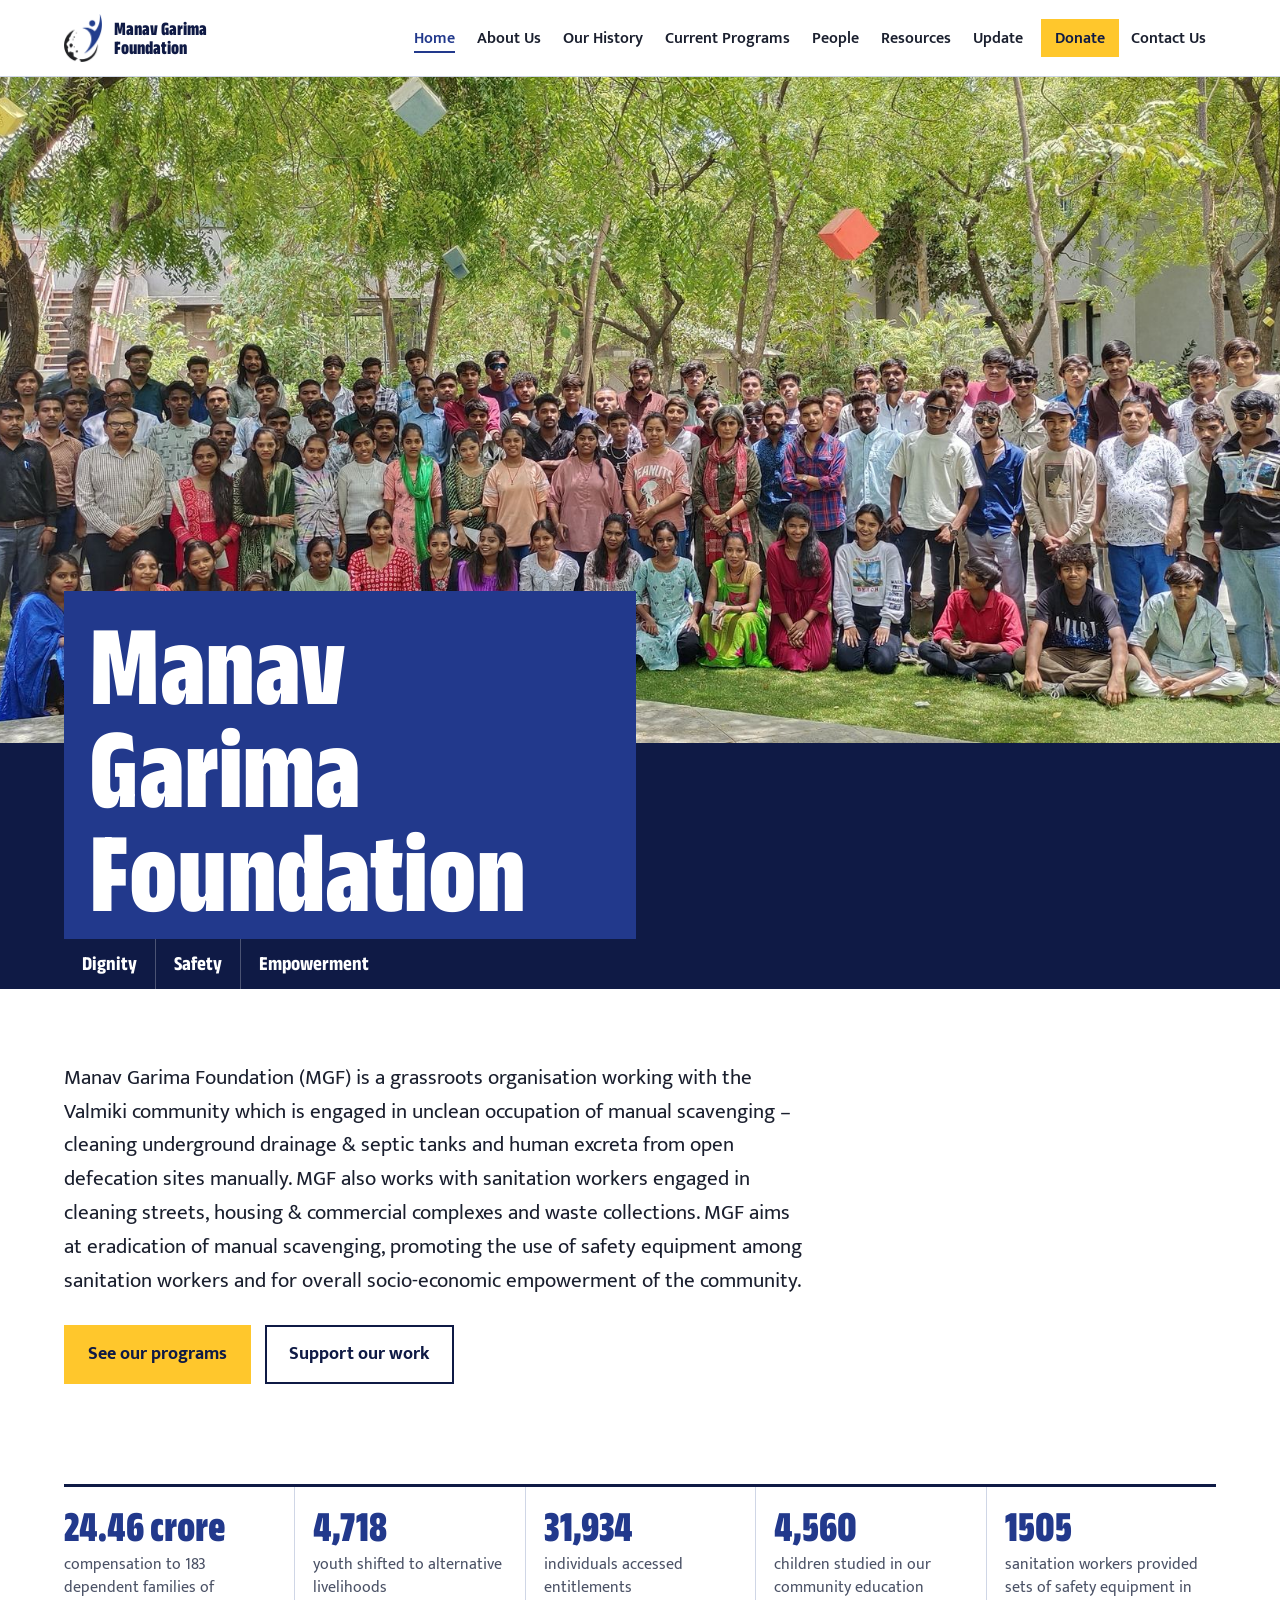
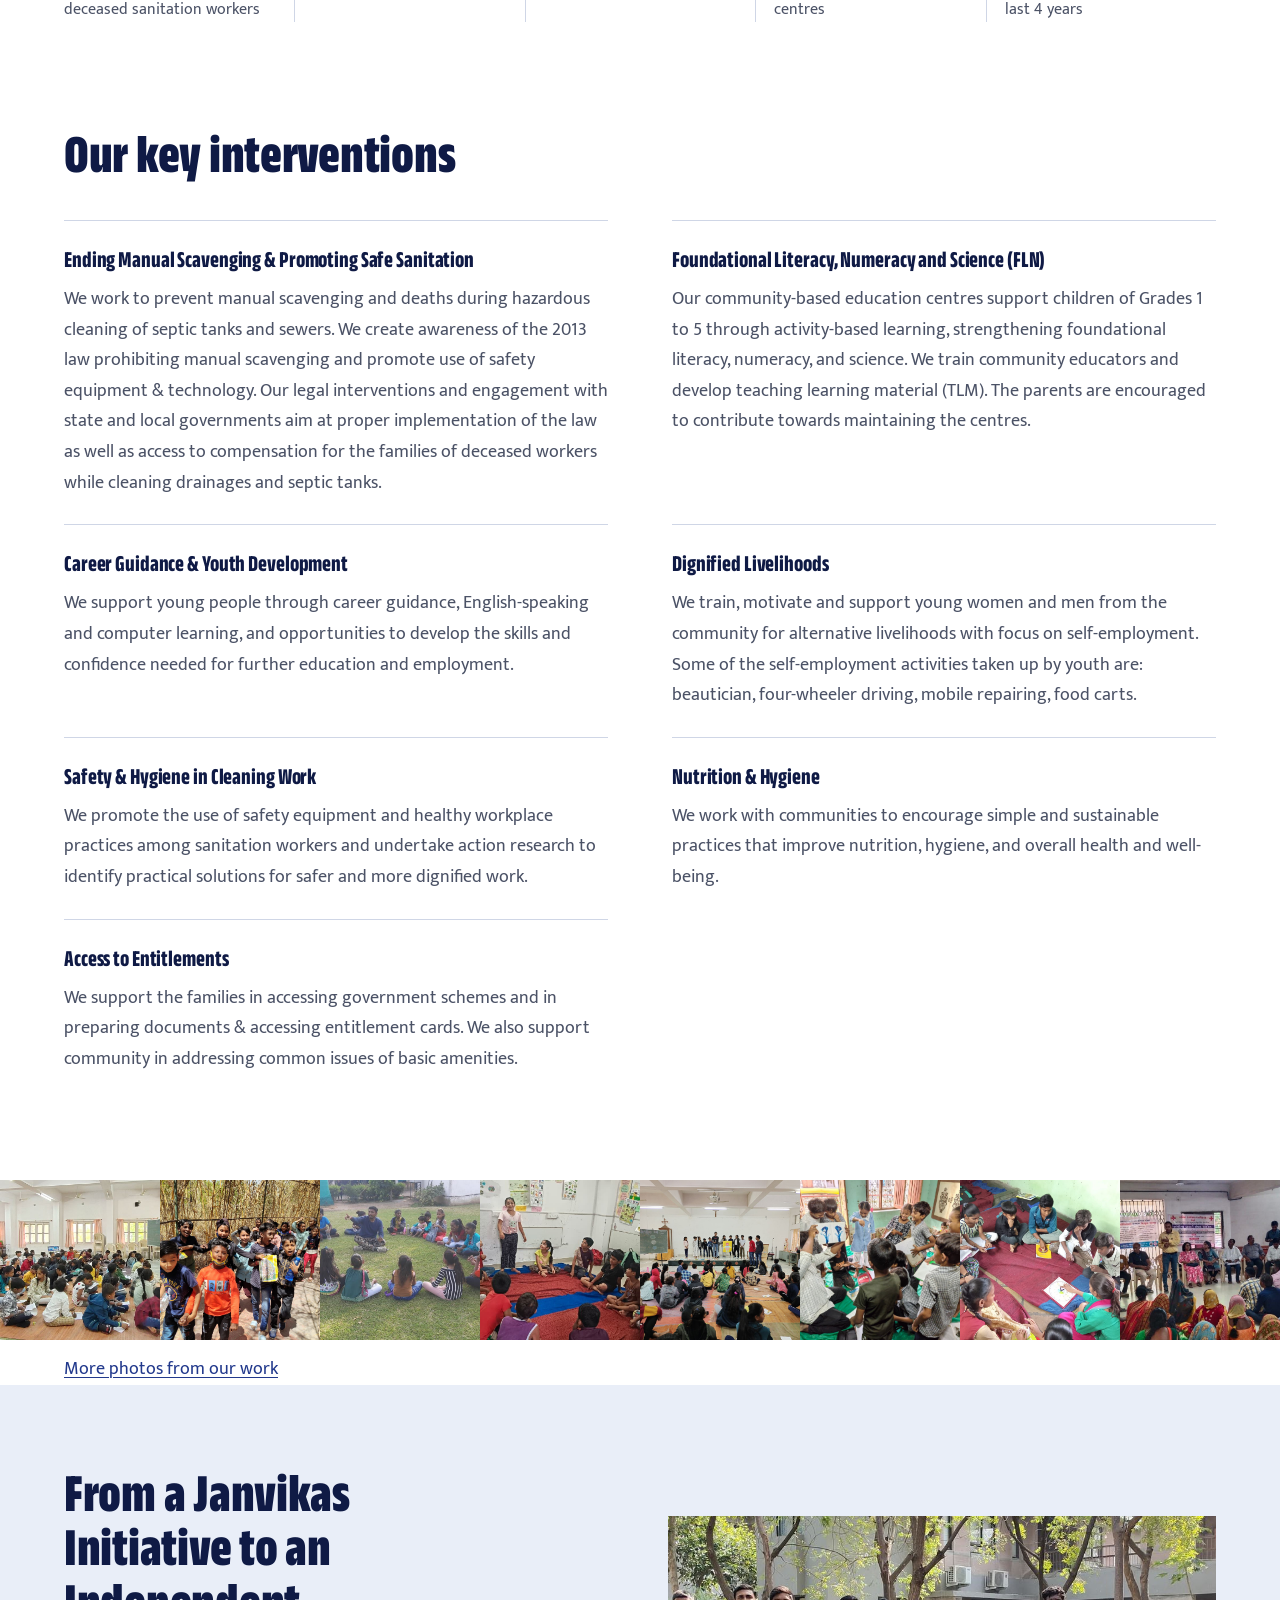
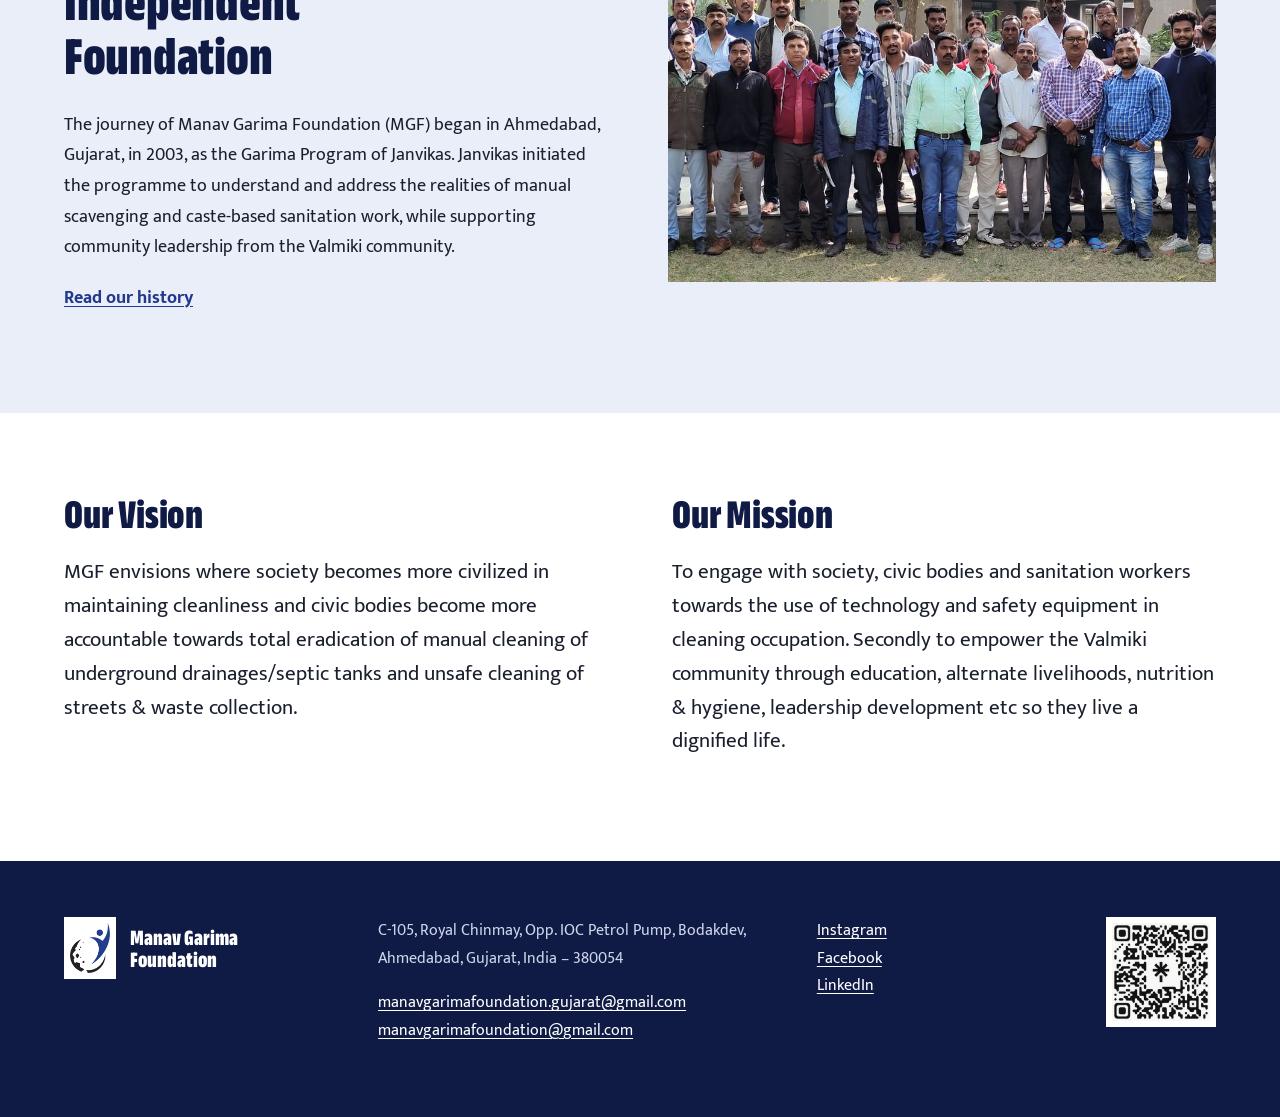
==== index.html @ d7f6b700 "Manav Garima Foundation website" ====
<!doctype html>
<html lang="en">
<head>
<meta charset="utf-8">
<meta name="viewport" content="width=device-width, initial-scale=1">
<title>Manav Garima Foundation</title>
<meta name="description" content="Manav Garima Foundation works with the Valmiki community in Gujarat to end manual scavenging and for safe, dignified work and lives.">
<meta property="og:title" content="Home | Manav Garima Foundation">
<meta property="og:description" content="Manav Garima Foundation works with the Valmiki community in Gujarat to end manual scavenging and for safe, dignified work and lives.">
<meta property="og:image" content="https://www.manavgarimafoundation.in/images/hero.jpg">
<link rel="icon" type="image/png" href="images/logo.png">
<link rel="preconnect" href="https://fonts.googleapis.com">
<link rel="preconnect" href="https://fonts.gstatic.com" crossorigin>
<link href="https://fonts.googleapis.com/css2?family=Anek+Latin:wdth,wght@75..100,500..800&family=Mukta:wght@400;600;700&display=swap" rel="stylesheet">
<link rel="stylesheet" href="styles.css">
</head>
<body>
<a class="skip" href="#main">Skip to content</a>
<header class="masthead">
  <div class="bar">
    <a class="brand" href="index.html"><img src="images/logo.png" alt="" width="38" height="47"><span>Manav Garima<br>Foundation</span></a>
    <button class="menu" aria-expanded="false" aria-controls="nav">Menu</button>
    <nav id="nav" class="nav" aria-label="Main"><a href="index.html" aria-current="page">Home</a><a href="about.html">About Us</a><a href="history.html">Our History</a><a href="programs.html">Current Programs</a><a href="people.html">People</a><a href="resources.html">Resources</a><a href="updates.html">Update</a><a href="donate.html">Donate</a><a href="contact.html">Contact Us</a></nav>
  </div>
</header>
<main id="main">

<section class="hero">
  <div class="hero-photo"><img src="images/hero.jpg" alt="A large group of young people from the community at a Manav Garima Foundation gathering" fetchpriority="high" decoding="async"></div>
  <div class="hero-type">
    <h1>Manav Garima Foundation</h1>
    <p class="motto"><span>Dignity</span><span>Safety</span><span>Empowerment</span></p>
  </div>
</section>
<section class="intro bar">
  <p class="big">Manav Garima Foundation (MGF) is a grassroots organisation working with the Valmiki community which is engaged in unclean occupation of manual scavenging – cleaning underground drainage &amp; septic tanks and human excreta from open defecation sites manually. MGF also works with sanitation workers engaged in cleaning streets, housing &amp; commercial complexes and waste collections. MGF aims at eradication of manual scavenging, promoting the use of safety equipment among sanitation workers and for overall socio-economic empowerment of the community.</p>
  <p class="actions"><a class="btn" href="programs.html">See our programs</a><a class="btn line" href="donate.html">Support our work</a></p>
</section>
<section class="facts">
  <div class="bar"><ul class="ledger"><li><span class="num">24.46 crore</span><span class="what">compensation to 183 dependent families of deceased sanitation workers</span></li><li><span class="num">4,718</span><span class="what">youth shifted to alternative livelihoods</span></li><li><span class="num">31,934</span><span class="what">individuals accessed entitlements</span></li><li><span class="num">4,560</span><span class="what">children studied in our community education centres</span></li><li><span class="num">1505</span><span class="what">sanitation workers provided sets of safety equipment in last 4 years</span></li></ul></div>
</section>
<section class="bar block">
  <h2 class="h-big">Our key interventions</h2>
  <ul class="ivs"><li><h3>Ending Manual Scavenging &amp; Promoting Safe Sanitation</h3><p>We work to prevent manual scavenging and deaths during hazardous cleaning of septic tanks and sewers. We create awareness of the 2013 law prohibiting manual scavenging and promote use of safety equipment &amp; technology. Our legal interventions and engagement with state and local governments aim at proper implementation of the law as well as access to compensation for the families of deceased workers while cleaning drainages and septic tanks.</p></li><li><h3>Foundational Literacy, Numeracy and Science (FLN)</h3><p>Our community-based education centres support children of Grades 1 to 5 through activity-based learning, strengthening foundational literacy, numeracy, and science. We train community educators and develop teaching learning material (TLM). The parents are encouraged to contribute towards maintaining the centres.</p></li><li><h3>Career Guidance &amp; Youth Development</h3><p>We support young people through career guidance, English-speaking and computer learning, and opportunities to develop the skills and confidence needed for further education and employment.</p></li><li><h3>Dignified Livelihoods</h3><p>We train, motivate and support young women and men from the community for alternative livelihoods with focus on self-employment. Some of the self-employment activities taken up by youth are: beautician, four-wheeler driving, mobile repairing, food carts.</p></li><li><h3>Safety &amp; Hygiene in Cleaning Work</h3><p>We promote the use of safety equipment and healthy workplace practices among sanitation workers and undertake action research to identify practical solutions for safer and more dignified work.</p></li><li><h3>Nutrition &amp; Hygiene</h3><p>We work with communities to encourage simple and sustainable practices that improve nutrition, hygiene, and overall health and well-being.</p></li><li><h3>Access to Entitlements</h3><p>We support the families in accessing government schemes and in preparing documents &amp; accessing entitlement cards. We also support community in addressing common issues of basic amenities.</p></li></ul>
</section>
<section class="filmstrip" aria-label="Photos from our work"><img src="images/activities/education-1.jpg" alt="" loading="lazy" decoding="async"><img src="images/activities/education-2.jpg" alt="" loading="lazy" decoding="async"><img src="images/activities/education-3.jpg" alt="" loading="lazy" decoding="async"><img src="images/activities/education-6.jpg" alt="" loading="lazy" decoding="async"><img src="images/activities/education-7.jpg" alt="" loading="lazy" decoding="async"><img src="images/activities/education-7b.jpg" alt="" loading="lazy" decoding="async"><img src="images/activities/education-9.jpg" alt="" loading="lazy" decoding="async"><img src="images/activities/entitlements-2.jpg" alt="" loading="lazy" decoding="async"></section>
<p class="bar strip-link"><a href="updates.html">More photos from our work</a></p>
<section class="wash">
  <div class="bar two">
    <div><h2 class="h-big">From a Janvikas Initiative to an Independent Foundation</h2><p>The journey of Manav Garima Foundation (MGF) began in Ahmedabad, Gujarat, in 2003, as the Garima Program of Janvikas. Janvikas initiated the programme to understand and address the realities of manual scavenging and caste-based sanitation work, while supporting community leadership from the Valmiki community.</p><p><a class="text-link" href="history.html">Read our history</a></p></div>
    <div class="framed"><img src="images/history.jpg" alt="Community leaders and team members at a gathering" loading="lazy" decoding="async"></div>
  </div>
</section>
<section class="bar block vm">
  <div><h2 class="h-big">Our Vision</h2><p class="big">MGF envisions where society becomes more civilized in maintaining cleanliness and civic bodies become more accountable towards total eradication of manual cleaning of underground drainages/septic tanks and unsafe cleaning of streets &amp; waste collection.</p></div>
  <div><h2 class="h-big">Our Mission</h2><p class="big">To engage with society, civic bodies and sanitation workers towards the use of technology and safety equipment in cleaning occupation. Secondly to empower the Valmiki community through education, alternate livelihoods, nutrition &amp; hygiene, leadership development etc so they live a dignified life.</p></div>
</section>

</main>
<footer class="foot">
  <div class="bar foot-grid">
    <div class="foot-brand"><img src="images/logo.png" alt="" width="52" height="64"><p>Manav Garima<br>Foundation</p></div>
    <div><p>C-105, Royal Chinmay, Opp. IOC Petrol Pump, Bodakdev, Ahmedabad, Gujarat, India – 380054</p><p><a href="mailto:manavgarimafoundation.gujarat@gmail.com">manavgarimafoundation.gujarat@gmail.com</a><br><a href="mailto:manavgarimafoundation@gmail.com">manavgarimafoundation@gmail.com</a></p></div>
    <div><p class="social"><a href="https://www.instagram.com/manav_garima_foundation/" rel="noopener" target="_blank">Instagram</a><br><a href="https://www.facebook.com/profile.php?id=61592133722360" rel="noopener" target="_blank">Facebook</a><br><a href="https://www.linkedin.com/company/122743988/" rel="noopener" target="_blank">LinkedIn</a></p></div>
    <img class="qr" src="images/qr.jpeg" alt="QR code for Manav Garima Foundation social media" loading="lazy" onerror="this.remove()">
  </div>
</footer>
<script>
const m=document.querySelector('.menu'),n=document.getElementById('nav');
m.addEventListener('click',()=>{const o=n.classList.toggle('open');m.setAttribute('aria-expanded',o)});
</script>
</body>
</html>
---- styles.css ----
/* Manav Garima Foundation
   Garima blue comes from the logo. Hi-vis yellow comes from the safety vests in the field photos
   and is kept for actions only. Lime-wash blue is the colour of basti walls. */
:root{
  --garima:#22398c;
  --night:#0f1a45;
  --hivis:#ffc72c;
  --wash:#e9eef8;
  --ink:#1a1f2e;
  --soft:#4b5266;
  --rule:#cfd6e6;
  --display:"Anek Latin","Arial Narrow",sans-serif;
  --text:"Mukta","Segoe UI",system-ui,sans-serif;
  --max:1200px;
}
*{box-sizing:border-box}
html{-webkit-text-size-adjust:100%}
body{margin:0;background:#fff;color:var(--ink);font:400 1.125rem/1.7 var(--text)}
img{display:block;max-width:100%}
a{color:var(--garima);text-underline-offset:.18em;text-decoration-thickness:1px}
a:hover{text-decoration-thickness:2px}
:focus-visible{outline:3px solid var(--hivis);outline-offset:2px}
p{margin:0 0 1.1em}
sup{font-size:.62em;line-height:0}
h1,h2,h3{font-family:var(--display);font-stretch:75%;font-weight:800;line-height:1;letter-spacing:-.005em;color:var(--night);margin:0 0 .5em}
h2{font-size:2.1rem}
h3{font-size:1.45rem;font-weight:700;line-height:1.1}
.bar{max-width:var(--max);margin:0 auto;padding:0 24px}
.block{padding-top:80px;padding-bottom:80px}
.read{max-width:820px}
.big{font-size:1.32rem;line-height:1.6}
.h-big{font-size:clamp(2.2rem,4.4vw,3.4rem);max-width:16ch}
.skip{position:absolute;left:-999px;top:8px;background:var(--hivis);color:var(--night);padding:8px 14px;z-index:99}
.skip:focus{left:8px}

/* masthead */
.masthead{position:sticky;top:0;z-index:30;background:#fff;border-bottom:1px solid var(--rule)}
.masthead .bar{display:flex;align-items:center;justify-content:space-between;gap:20px;min-height:76px}
.brand{display:flex;align-items:center;gap:12px;text-decoration:none;color:var(--night);font:800 1.2rem/1 var(--display);font-stretch:75%}
.brand img{width:38px;height:auto}
.nav{display:flex;gap:2px;flex-wrap:wrap;justify-content:flex-end}
.nav a{color:var(--ink);text-decoration:none;font-weight:600;font-size:.98rem;padding:6px 10px}
.nav a:hover{color:var(--garima)}
.nav a[aria-current=page]{color:var(--garima);text-decoration:underline;text-decoration-thickness:2px;text-underline-offset:.5em}
.nav a[href="donate.html"]{background:var(--hivis);color:var(--night);margin-left:6px;padding:6px 14px}
.menu{display:none;font:600 1rem var(--text);background:none;border:1px solid var(--rule);padding:6px 14px;cursor:pointer;color:var(--night)}
@media (max-width:1080px){
  .menu{display:block}
  .nav{display:none;position:absolute;inset:76px 0 auto 0;background:#fff;flex-direction:column;padding:8px 24px 20px;border-bottom:1px solid var(--rule)}
  .nav.open{display:flex}
  .nav a{padding:12px 0;font-size:1.1rem}
  .nav a[href="donate.html"]{margin:8px 0 0;padding:12px 16px;align-self:flex-start}
}

/* home hero: the photo carries it, the name sits on a blue slab cut into the photo */
.hero{position:relative;background:var(--night)}
.hero-photo img{width:100%;height:min(74vh,720px);object-fit:cover;object-position:50% 35%}
.hero-type{position:relative;max-width:var(--max);margin:-9.5rem auto 0;padding:0 24px}
.hero-type h1{display:inline-block;background:var(--garima);color:#fff;font-size:clamp(3rem,9vw,7.6rem);line-height:.9;padding:.18em .22em .14em;margin:0;max-width:11ch}
.motto{display:flex;flex-wrap:wrap;gap:0;margin:0;font:700 1.25rem/1 var(--display);font-stretch:85%;color:#fff}
.motto span{padding:14px 18px 16px;background:var(--night)}
.motto span+span{border-left:1px solid rgba(255,255,255,.25)}
.intro{padding-top:72px;padding-bottom:24px;max-width:var(--max)}
.intro .big{max-width:62ch}
.actions{display:flex;flex-wrap:wrap;gap:14px;margin-top:28px}
.btn{display:inline-block;background:var(--hivis);color:var(--night);font-weight:700;text-decoration:none;padding:12px 22px;border:2px solid var(--hivis)}
.btn:hover{background:#ffd75e}
.btn.line{background:transparent;border-color:var(--night)}
.btn.line:hover{background:var(--night);color:#fff}

/* facts ledger */
.facts{padding:56px 0 24px}
.ledger{list-style:none;margin:0;padding:0;display:grid;grid-template-columns:repeat(5,1fr);border-top:3px solid var(--night)}
.ledger li{padding:18px 18px 0 0;display:flex;flex-direction:column;gap:6px}
.ledger li+li{padding-left:18px;border-left:1px solid var(--rule)}
.num{font:800 clamp(2rem,3.4vw,2.9rem)/1 var(--display);font-stretch:75%;color:var(--garima)}
.what{font-size:1rem;line-height:1.4;color:var(--soft)}

/* interventions */
.ivs{list-style:none;margin:40px 0 0;padding:0;display:grid;grid-template-columns:repeat(2,1fr);column-gap:64px}
.ivs li{padding:26px 0;border-top:1px solid var(--rule)}
.ivs p{margin:0;color:var(--soft);max-width:60ch}

/* filmstrip */
.filmstrip{display:grid;grid-template-columns:repeat(8,1fr);gap:0}
.filmstrip img{width:100%;aspect-ratio:1;object-fit:cover}
.strip-link{padding-top:14px;padding-bottom:0}

.wash{background:var(--wash)}
.wash .two{padding-top:80px;padding-bottom:80px}
.two{display:grid;grid-template-columns:1fr 1fr;gap:56px;align-items:center}
.framed img{width:100%;aspect-ratio:3/2;object-fit:cover}
.text-link{font-weight:700}
.vm{display:grid;grid-template-columns:1fr 1fr;gap:64px}
.vm .h-big{font-size:clamp(2rem,3.4vw,2.6rem)}

/* inner page banner: blue panel with the title, photo beside it */
.banner{display:grid;grid-template-columns:minmax(0,5fr) minmax(0,7fr);background:var(--garima);color:#fff;min-height:380px}
.banner-text{display:flex;flex-direction:column;justify-content:flex-end;padding:56px 24px 48px max(24px,calc((100vw - var(--max))/2 + 24px))}
.banner h1{color:#fff;font-size:clamp(2.6rem,5.6vw,4.8rem);line-height:.92;margin:0}
.banner-sub{margin:16px 0 0;font:700 1.15rem/1 var(--display);font-stretch:85%;color:var(--hivis)}
.banner-photo img{width:100%;height:100%;object-fit:cover}
.banner.plain{grid-template-columns:1fr;min-height:0}
.banner.plain .banner-text{padding-top:88px;padding-bottom:56px}

/* timeline: a real sequence, so it is marked as one */
.timeline{list-style:none;margin:0;padding:0;max-width:980px}
.timeline li{display:grid;grid-template-columns:240px 1fr;gap:40px;padding:34px 0;border-top:1px solid var(--rule)}
.timeline li:first-child{border-top:3px solid var(--night)}
.yr{font:800 2.4rem/1 var(--display);font-stretch:75%;color:var(--garima)}
.timeline p{margin:0;font-size:1.2rem}

/* programs */
.jump{position:sticky;top:76px;z-index:20;background:#fff;border-bottom:1px solid var(--rule)}
.jump .bar{display:flex;gap:4px;overflow-x:auto;padding-top:10px;padding-bottom:10px;scrollbar-width:thin}
.jump a{white-space:nowrap;text-decoration:none;color:var(--ink);font-weight:600;font-size:.95rem;padding:6px 12px;border:1px solid var(--rule)}
.jump a:hover{border-color:var(--garima);color:var(--garima)}
.prog{padding:72px 0 8px;scroll-margin-top:140px}
.strip{display:grid;gap:6px;max-width:var(--max);margin:0 auto;padding:0 24px}
.strip.n3{grid-template-columns:2fr 1fr 1fr}
.strip.n2{grid-template-columns:2fr 1fr}
.strip img{width:100%;height:340px;object-fit:cover}
.prog-grid{display:grid;grid-template-columns:300px minmax(0,1fr);gap:56px;max-width:var(--max);margin:0 auto;padding:40px 24px 0}
.prog-grid h2{font-size:clamp(2.2rem,3.6vw,3rem);position:sticky;top:150px;align-self:start}
.prog-body{max-width:72ch}
.lead-in{font-weight:700;margin-bottom:.4em}
.list{margin:0 0 1.4em;padding-left:1.15em}
.list li{margin-bottom:.5em;padding-left:.2em}
.list li::marker{color:var(--garima)}
.cost{background:var(--wash);border-left:6px solid var(--hivis);padding:16px 22px;margin:8px 0 1.4em}
.cost p{margin:0 0 .35em;font-weight:600}
.cost p:last-child{margin:0}
.emerging{padding-bottom:80px}
.emerging .block{padding-bottom:0}
.emerging .cost{background:#fff}

/* people */
.people{display:grid;grid-template-columns:1fr 1fr;gap:64px 56px}
.person{display:grid;grid-template-columns:150px 1fr;gap:24px;align-items:start}
.face img,.initials{width:150px;height:150px;object-fit:cover}
.initials{display:flex;align-items:center;justify-content:center;background:var(--wash);color:var(--garima);font:800 3rem/1 var(--display);font-stretch:75%}
.person h2{font-size:2rem;margin-bottom:.35em}
.person p{font-size:1.05rem}

/* publications */
.pubs{list-style:none;margin:0;padding:0;max-width:900px}
.pubs li{border-top:1px solid var(--rule)}
.pubs li:last-child{border-bottom:1px solid var(--rule)}
.pubs a{display:grid;grid-template-columns:1fr auto;column-gap:32px;padding:24px 0;text-decoration:none;color:var(--ink)}
.pt{font:700 1.6rem/1.15 var(--display);font-stretch:80%;color:var(--night);grid-column:1}
.pt[lang=gu]{font-family:"Anek Gujarati","Noto Sans Gujarati",var(--display);font-stretch:100%}
.pd{grid-column:1;color:var(--soft);font-size:1rem;margin-top:4px}
.pm{grid-column:2;grid-row:1/span 2;align-self:center;font-weight:700;color:var(--garima);white-space:nowrap}
.pubs a:hover .pt{color:var(--garima);text-decoration:underline;text-decoration-thickness:2px}

/* gallery */
.gallery{columns:3 300px;column-gap:10px}
.g{display:block;margin:0 0 10px;break-inside:avoid}
.g img{width:100%}

/* donate */
.donate{list-style:none;margin:24px 0 32px;padding:0}
.donate li{display:grid;grid-template-columns:1fr 260px;gap:32px;padding:20px 0;border-top:1px solid var(--rule)}
.donate li:last-child{border-bottom:1px solid var(--rule)}
.dw{font-weight:600}
.dc{font:700 1.15rem/1.3 var(--display);font-stretch:85%;color:var(--garima)}
.donate-mail{background:var(--wash);padding:18px 22px}

/* contact */
.contact{display:grid;grid-template-columns:1fr 1.3fr;gap:56px}
.contact h2{font-size:1.5rem;margin:1.4em 0 .3em}
.contact h2:first-child{margin-top:0}
.map{width:100%;height:100%;min-height:440px;border:0}
.qr{width:110px;height:auto;background:#fff;padding:6px}
.qr.big{width:170px;margin-top:20px;padding:0}

/* footer */
.foot{background:var(--night);color:#cdd5ea;padding:56px 0;font-size:1rem;margin-top:0}
.foot a{color:#fff}
.foot-grid{display:grid;grid-template-columns:1.1fr 1.6fr 1fr auto;gap:40px;align-items:start}
.foot-brand{display:flex;gap:14px;align-items:center}
.foot-brand img{width:52px;height:auto;background:#fff;padding:6px}
.foot-brand p{margin:0;font:800 1.4rem/1 var(--display);font-stretch:75%;color:#fff}

@media (max-width:980px){
  .ledger{grid-template-columns:repeat(2,1fr)}
  .ledger li,.ledger li+li{padding:18px 12px 16px 0;border-left:0;border-bottom:1px solid var(--rule)}
  .ivs,.two,.vm,.people,.contact{grid-template-columns:1fr;gap:32px}
  .filmstrip{grid-template-columns:repeat(4,1fr)}
  .prog-grid{grid-template-columns:1fr;gap:12px}
  .prog-grid h2{position:static}
  .banner{grid-template-columns:1fr}
  .banner-photo{order:-1}
  .banner-photo img{height:260px}
  .banner-text{padding:36px 24px 40px}
  .foot-grid{grid-template-columns:1fr 1fr}
}
@media (max-width:640px){
  body{font-size:1.06rem}
  .block{padding-top:56px;padding-bottom:56px}
  .big{font-size:1.18rem}
  .hero-photo img{height:52vh}
  .hero-type{margin-top:-4.2rem;padding:0}
  .hero-type h1{display:block;max-width:none;font-size:clamp(2.7rem,13vw,4rem)}
  .motto span{flex:1;text-align:center;padding:12px 6px}
  .intro{padding-top:44px}
  .strip.n3,.strip.n2{grid-template-columns:1fr 1fr}
  .strip.n3 img:first-child,.strip.n2 img:first-child{grid-column:1/-1}
  .strip img{height:200px}
  .strip.n3 img:first-child,.strip.n2 img:first-child,.strip.n1 img{height:260px}
  .timeline li{grid-template-columns:1fr;gap:10px}
  .person{grid-template-columns:96px 1fr;gap:16px}
  .face img,.initials{width:96px;height:96px}
  .initials{font-size:2rem}
  .person h2{font-size:1.6rem}
  .donate li{grid-template-columns:1fr;gap:6px}
  .pubs a{grid-template-columns:1fr}
  .pm{grid-column:1;grid-row:auto;margin-top:8px}
  .foot-grid{grid-template-columns:1fr}
  .map{min-height:300px}
}
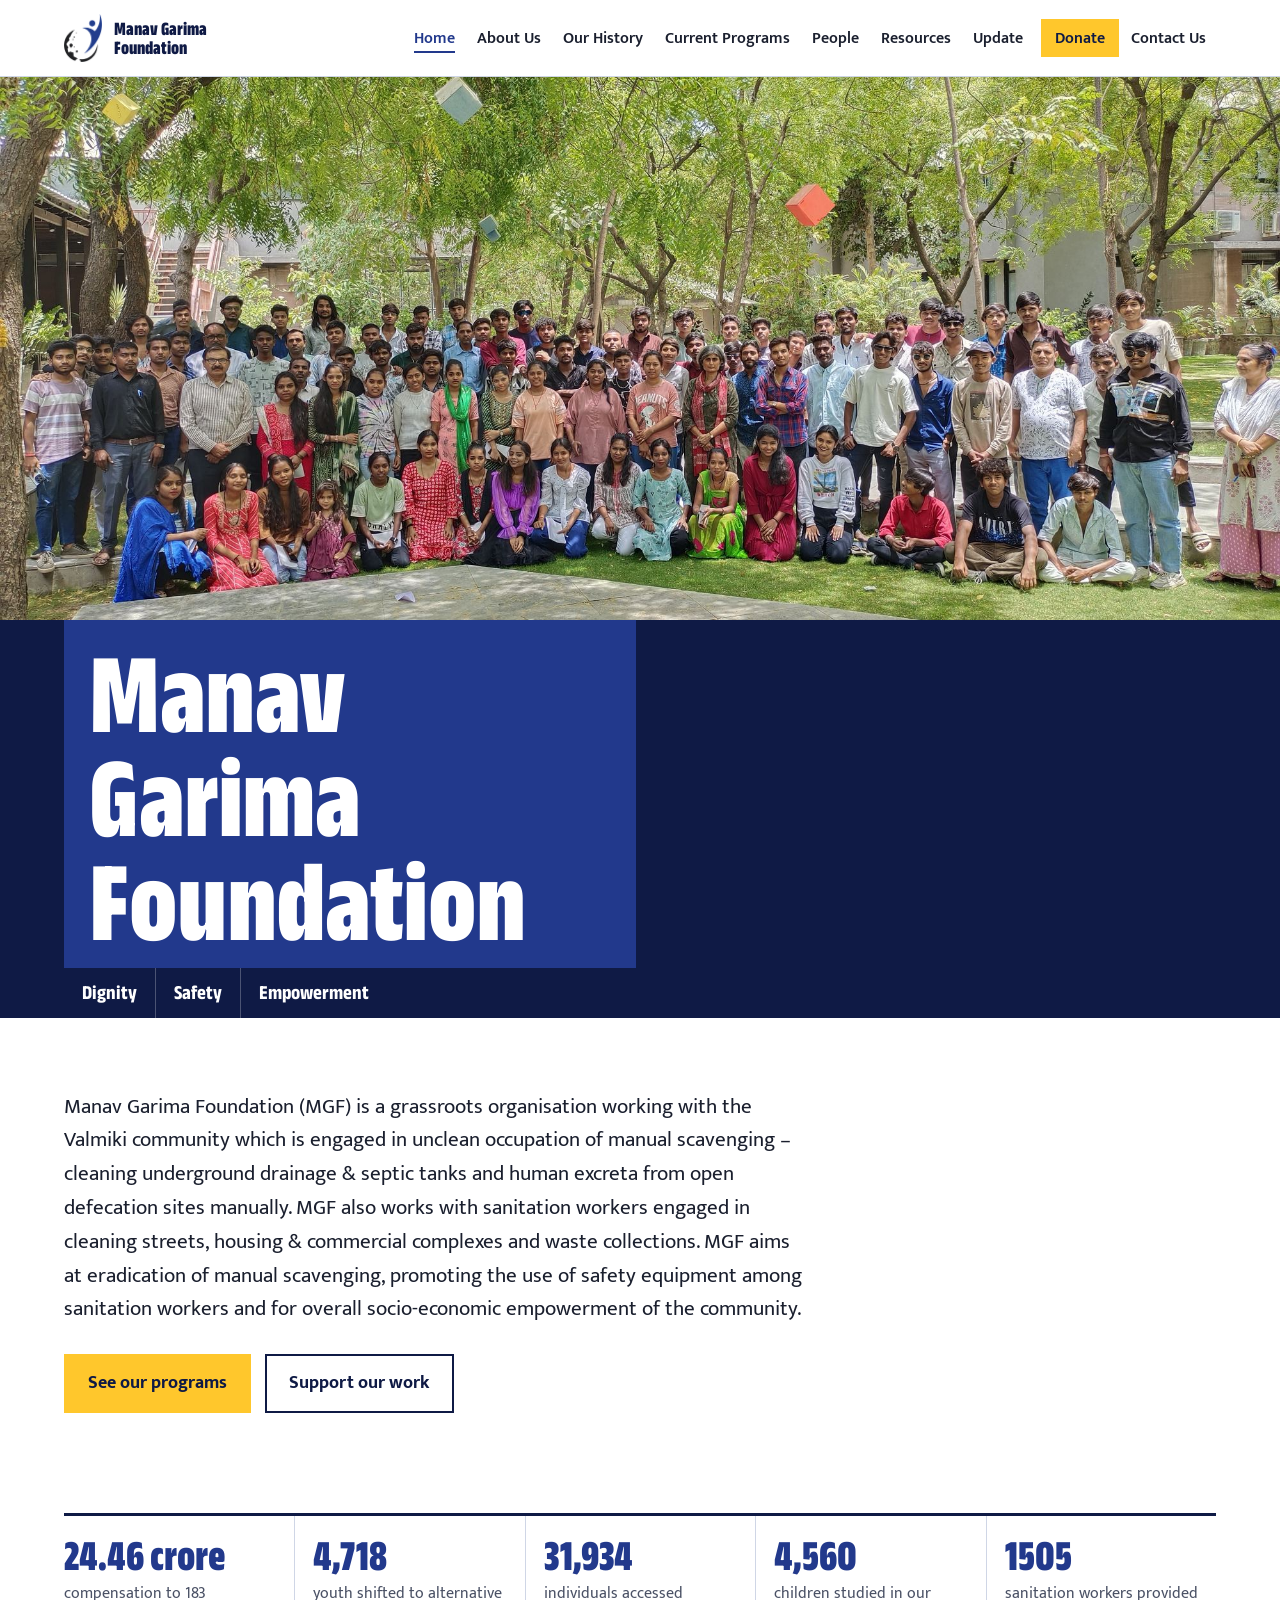
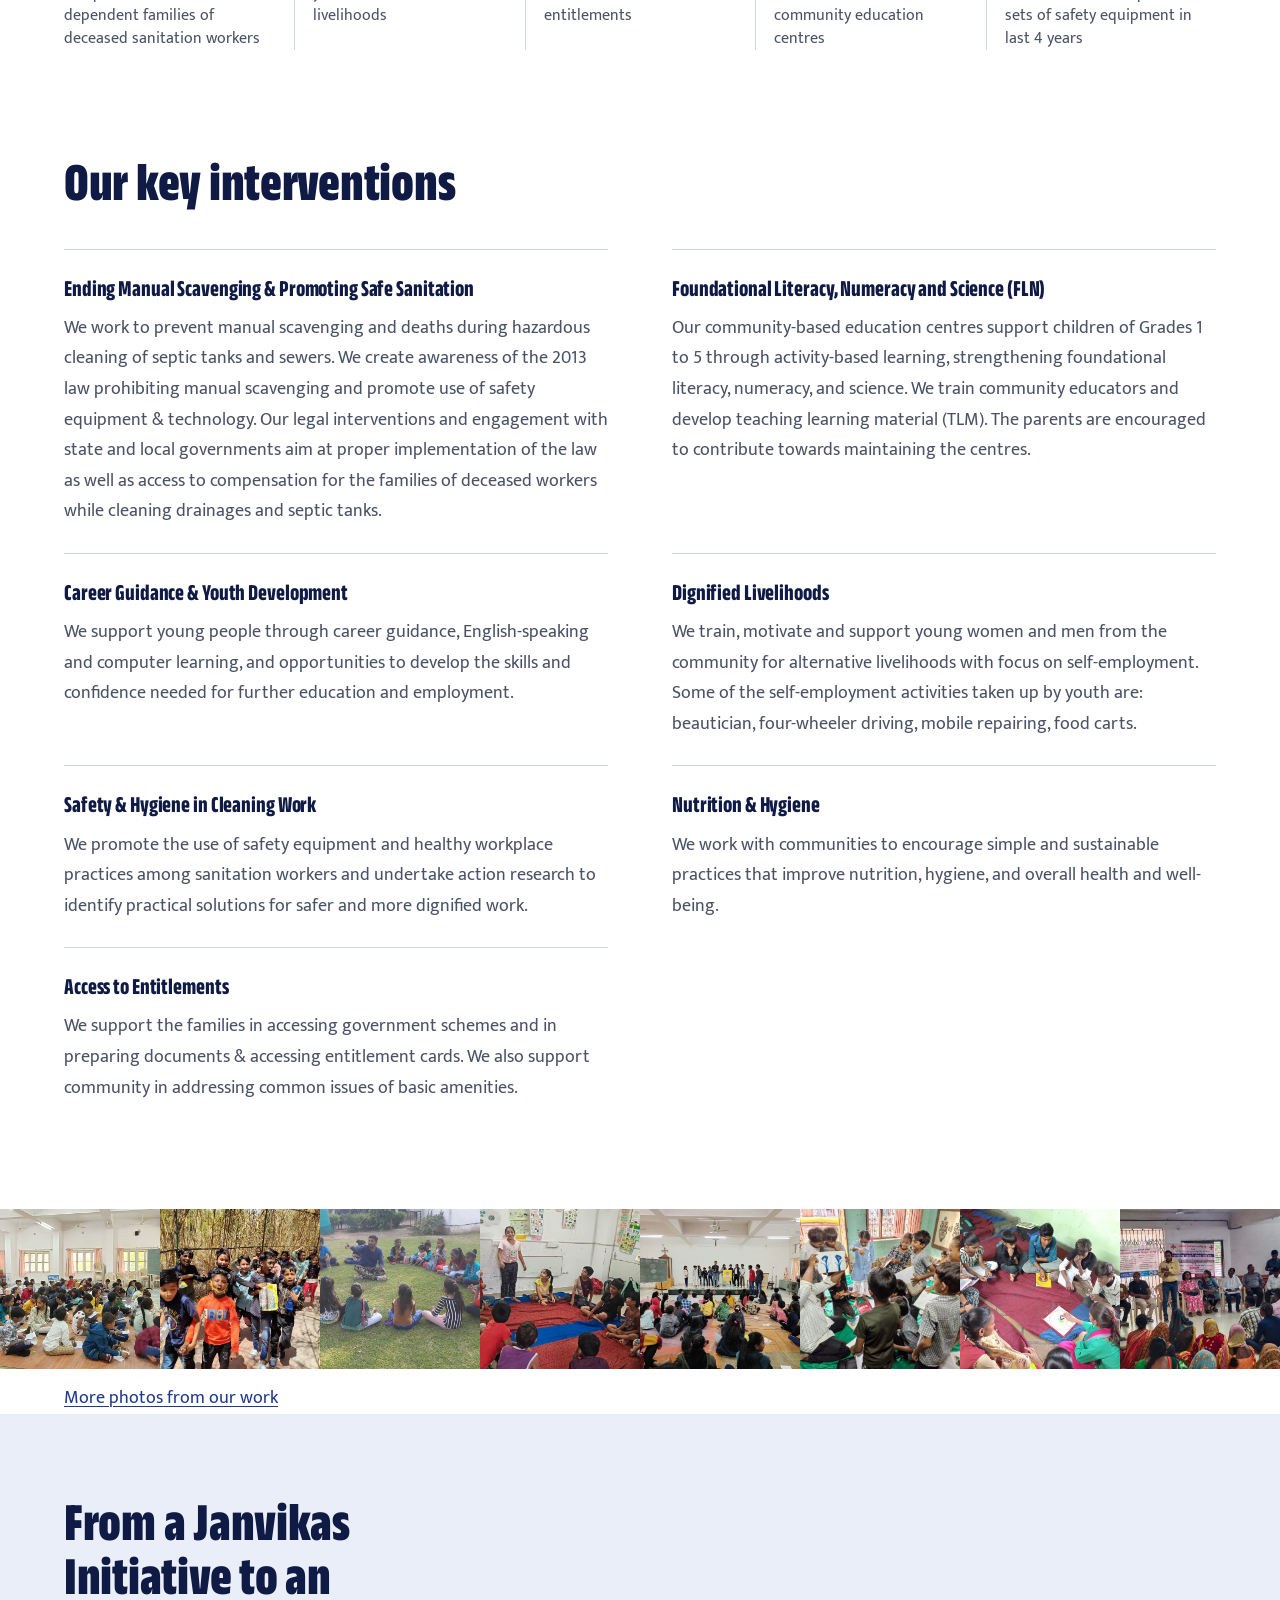
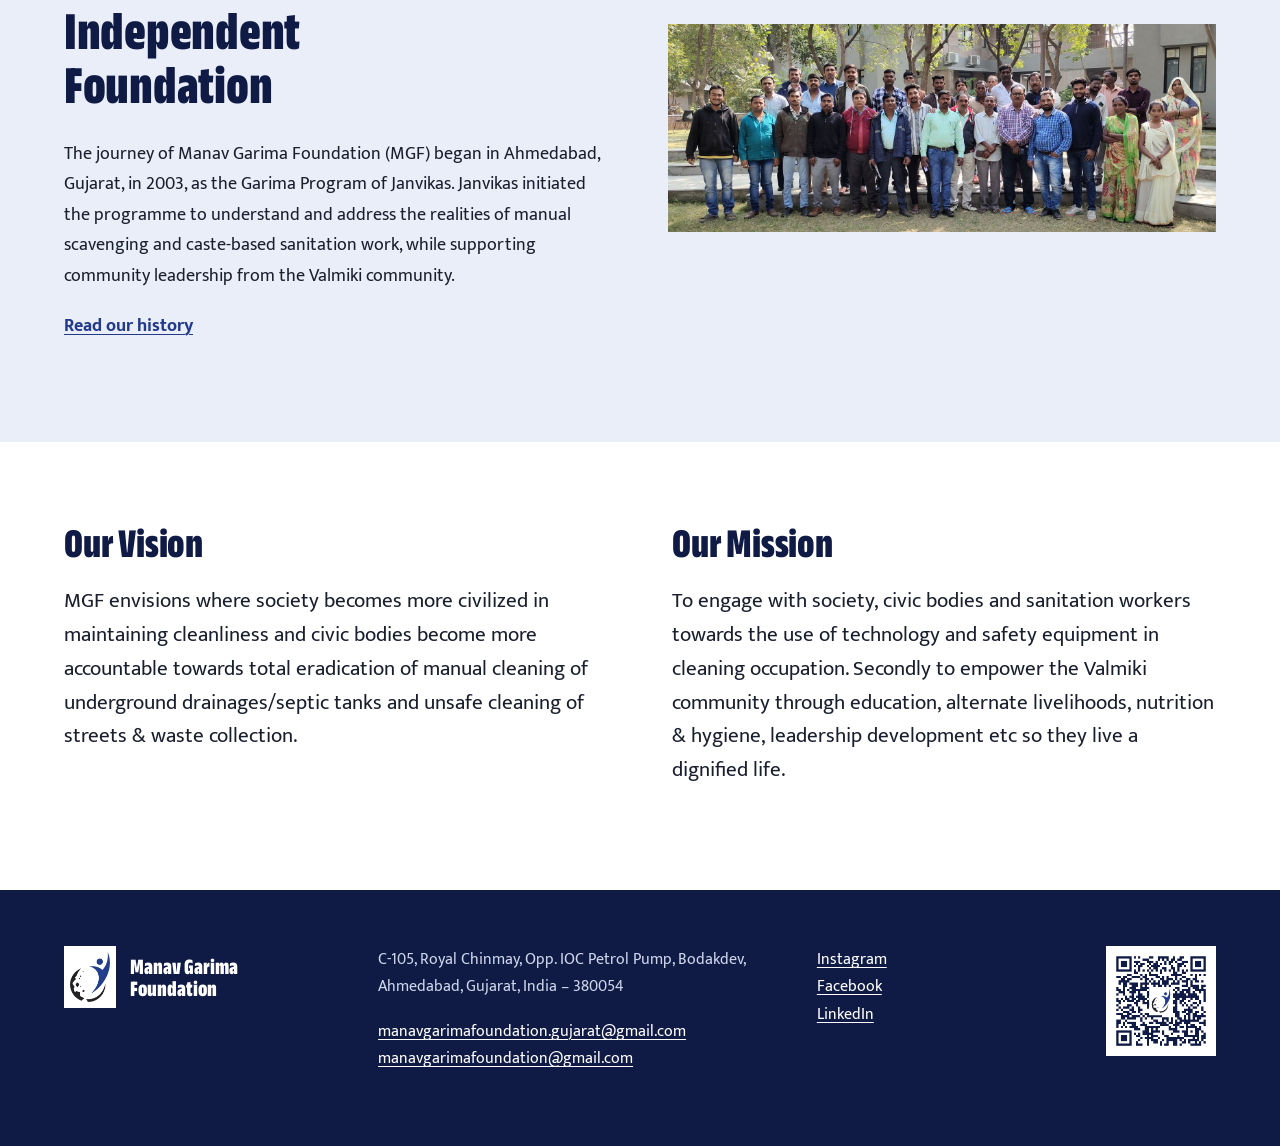
==== commit 2a1d1389: "Apply client feedback: team photo, QR with MGF logo, uncropped photos - About Us: new eight-member t" ====
--- a/index.html
+++ b/index.html
@@ -62,7 +62,7 @@
     <div class="foot-brand"><img src="images/logo.png" alt="" width="52" height="64"><p>Manav Garima<br>Foundation</p></div>
     <div><p>C-105, Royal Chinmay, Opp. IOC Petrol Pump, Bodakdev, Ahmedabad, Gujarat, India – 380054</p><p><a href="mailto:manavgarimafoundation.gujarat@gmail.com">manavgarimafoundation.gujarat@gmail.com</a><br><a href="mailto:manavgarimafoundation@gmail.com">manavgarimafoundation@gmail.com</a></p></div>
     <div><p class="social"><a href="https://www.instagram.com/manav_garima_foundation/" rel="noopener" target="_blank">Instagram</a><br><a href="https://www.facebook.com/profile.php?id=61592133722360" rel="noopener" target="_blank">Facebook</a><br><a href="https://www.linkedin.com/company/122743988/" rel="noopener" target="_blank">LinkedIn</a></p></div>
-    <img class="qr" src="images/qr.jpeg" alt="QR code for Manav Garima Foundation social media" loading="lazy" onerror="this.remove()">
+    <img class="qr" src="images/qr.png" alt="QR code for Manav Garima Foundation social media" loading="lazy" onerror="this.remove()">
   </div>
 </footer>
 <script>
--- a/styles.css
+++ b/styles.css
@@ -54,8 +54,8 @@
 
 /* home hero: the photo carries it, the name sits on a blue slab cut into the photo */
 .hero{position:relative;background:var(--night)}
-.hero-photo img{width:100%;height:min(74vh,720px);object-fit:cover;object-position:50% 35%}
-.hero-type{position:relative;max-width:var(--max);margin:-9.5rem auto 0;padding:0 24px}
+.hero-photo img{width:100%;height:auto}
+.hero-type{position:relative;max-width:var(--max);margin:0 auto;padding:0 24px}
 .hero-type h1{display:inline-block;background:var(--garima);color:#fff;font-size:clamp(3rem,9vw,7.6rem);line-height:.9;padding:.18em .22em .14em;margin:0;max-width:11ch}
 .motto{display:flex;flex-wrap:wrap;gap:0;margin:0;font:700 1.25rem/1 var(--display);font-stretch:85%;color:#fff}
 .motto span{padding:14px 18px 16px;background:var(--night)}
@@ -89,7 +89,7 @@
 .wash{background:var(--wash)}
 .wash .two{padding-top:80px;padding-bottom:80px}
 .two{display:grid;grid-template-columns:1fr 1fr;gap:56px;align-items:center}
-.framed img{width:100%;aspect-ratio:3/2;object-fit:cover}
+.framed img{width:100%;height:auto}
 .text-link{font-weight:700}
 .vm{display:grid;grid-template-columns:1fr 1fr;gap:64px}
 .vm .h-big{font-size:clamp(2rem,3.4vw,2.6rem)}
@@ -99,7 +99,8 @@
 .banner-text{display:flex;flex-direction:column;justify-content:flex-end;padding:56px 24px 48px max(24px,calc((100vw - var(--max))/2 + 24px))}
 .banner h1{color:#fff;font-size:clamp(2.6rem,5.6vw,4.8rem);line-height:.92;margin:0}
 .banner-sub{margin:16px 0 0;font:700 1.15rem/1 var(--display);font-stretch:85%;color:var(--hivis)}
-.banner-photo img{width:100%;height:100%;object-fit:cover}
+.banner-photo{display:flex;align-items:center;background:var(--night)}
+.banner-photo img{width:100%;height:auto}
 .banner.plain{grid-template-columns:1fr;min-height:0}
 .banner.plain .banner-text{padding-top:88px;padding-bottom:56px}
 
@@ -116,10 +117,9 @@
 .jump a{white-space:nowrap;text-decoration:none;color:var(--ink);font-weight:600;font-size:.95rem;padding:6px 12px;border:1px solid var(--rule)}
 .jump a:hover{border-color:var(--garima);color:var(--garima)}
 .prog{padding:72px 0 8px;scroll-margin-top:140px}
-.strip{display:grid;gap:6px;max-width:var(--max);margin:0 auto;padding:0 24px}
-.strip.n3{grid-template-columns:2fr 1fr 1fr}
-.strip.n2{grid-template-columns:2fr 1fr}
-.strip img{width:100%;height:340px;object-fit:cover}
+/* each photo grows by its own aspect ratio (--r), so a row shares one height and nothing is cropped */
+.strip{display:flex;flex-wrap:wrap;gap:6px;max-width:var(--max);margin:0 auto;padding:0 24px}
+.strip img{flex:var(--r) 1 0;width:0;min-width:0;height:auto}
 .prog-grid{display:grid;grid-template-columns:300px minmax(0,1fr);gap:56px;max-width:var(--max);margin:0 auto;padding:40px 24px 0}
 .prog-grid h2{font-size:clamp(2.2rem,3.6vw,3rem);position:sticky;top:150px;align-self:start}
 .prog-body{max-width:72ch}
@@ -191,7 +191,6 @@
   .prog-grid h2{position:static}
   .banner{grid-template-columns:1fr}
   .banner-photo{order:-1}
-  .banner-photo img{height:260px}
   .banner-text{padding:36px 24px 40px}
   .foot-grid{grid-template-columns:1fr 1fr}
 }
@@ -199,15 +198,11 @@
   body{font-size:1.06rem}
   .block{padding-top:56px;padding-bottom:56px}
   .big{font-size:1.18rem}
-  .hero-photo img{height:52vh}
-  .hero-type{margin-top:-4.2rem;padding:0}
+  .hero-type{padding:0}
   .hero-type h1{display:block;max-width:none;font-size:clamp(2.7rem,13vw,4rem)}
   .motto span{flex:1;text-align:center;padding:12px 6px}
   .intro{padding-top:44px}
-  .strip.n3,.strip.n2{grid-template-columns:1fr 1fr}
-  .strip.n3 img:first-child,.strip.n2 img:first-child{grid-column:1/-1}
-  .strip img{height:200px}
-  .strip.n3 img:first-child,.strip.n2 img:first-child,.strip.n1 img{height:260px}
+  .strip.n3 img:first-child{flex-basis:100%}
   .timeline li{grid-template-columns:1fr;gap:10px}
   .person{grid-template-columns:96px 1fr;gap:16px}
   .face img,.initials{width:96px;height:96px}
@@ -219,3 +214,12 @@
   .foot-grid{grid-template-columns:1fr}
   .map{min-height:300px}
 }
+
+/* bank details */
+.bank-title{font-size:clamp(1.7rem,3vw,2.2rem);margin:8px 0 18px}
+.bank{margin:0 0 28px;border-top:3px solid var(--night)}
+.bank div{display:grid;grid-template-columns:200px 1fr;gap:24px;padding:14px 0;border-bottom:1px solid var(--rule)}
+.bank dt{font-weight:600;color:var(--soft)}
+.bank dd{margin:0;font:700 1.3rem/1.3 var(--display);font-stretch:85%;color:var(--night)}
+.bank dd.acct{font-variant-numeric:tabular-nums;letter-spacing:.04em;user-select:all}
+@media (max-width:640px){.bank div{grid-template-columns:1fr;gap:2px}}
